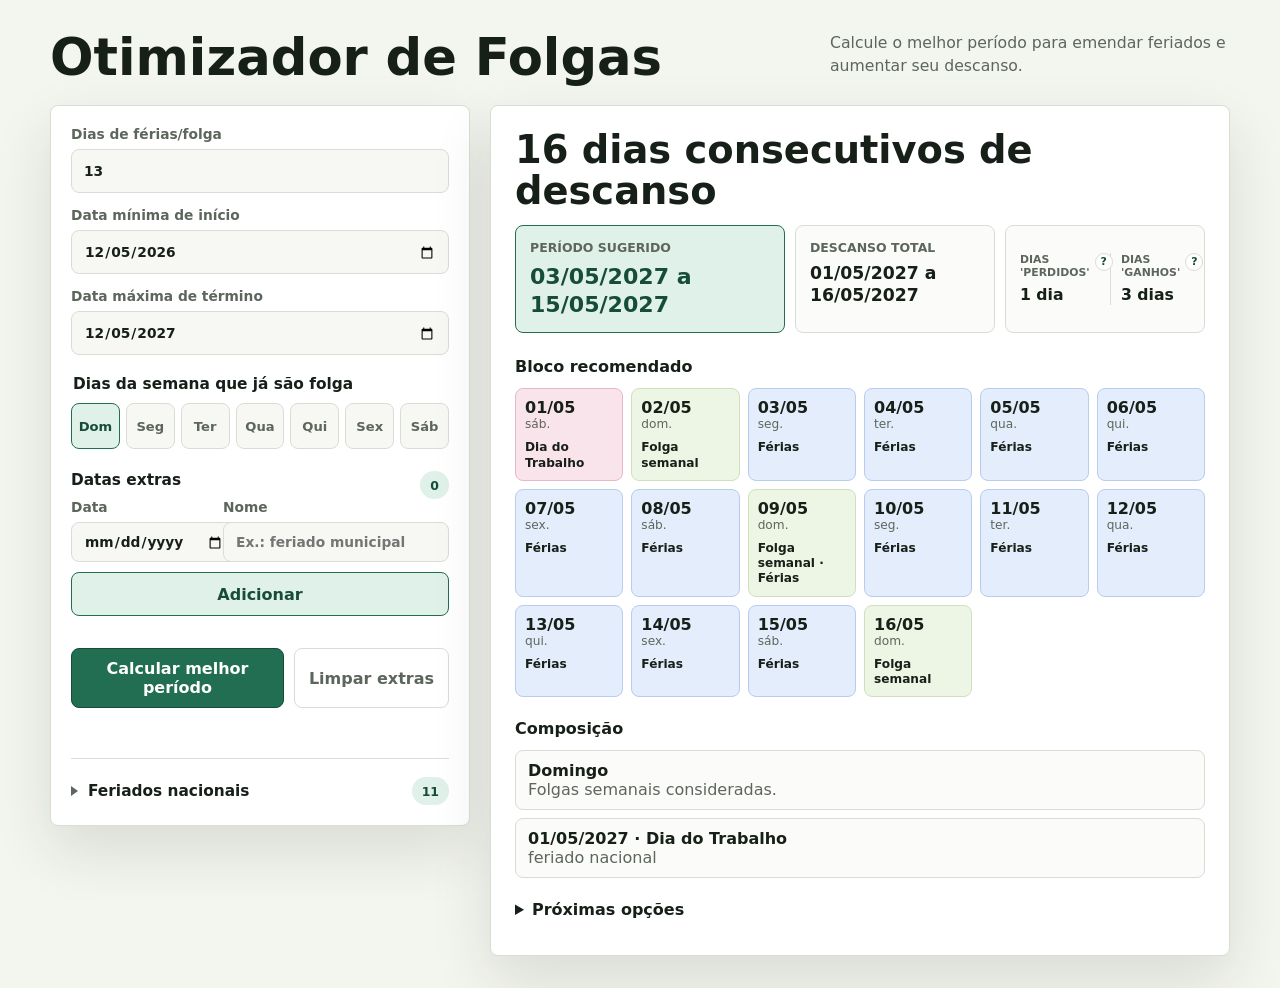
==== index.html @ 7d76ef61 "chore: add SEO metadata for search indexing" ====
<!doctype html>
<html lang="pt-BR">
  <head>
    <meta charset="utf-8" />
    <meta name="viewport" content="width=device-width, initial-scale=1" />
    <title>Folgapp - Emendar feriados e calcular melhor período de férias</title>
    <meta name="description" content="Calcule o melhor período para tirar férias e emendar feriados nacionais, folgas semanais e datas extras para aumentar seus dias de descanso." />
    <meta name="robots" content="index, follow" />
    <meta name="theme-color" content="#216e53" />
    <link rel="canonical" href="https://haduriii.github.io/folgapp/" />
    <link rel="manifest" href="site.webmanifest" />

    <meta property="og:title" content="Folgapp - Emendar feriados" />
    <meta property="og:description" content="Descubra o melhor período para tirar férias e juntar folgas com feriados nacionais." />
    <meta property="og:url" content="https://haduriii.github.io/folgapp/" />
    <meta property="og:type" content="website" />
    <meta property="og:locale" content="pt_BR" />
    <meta property="og:site_name" content="Folgapp" />

    <meta name="twitter:card" content="summary" />
    <meta name="twitter:title" content="Folgapp - Emendar feriados" />
    <meta name="twitter:description" content="Calcule o melhor período de férias para aumentar seus dias de descanso." />
    <meta name="twitter:url" content="https://haduriii.github.io/folgapp/" />

    <script type="application/ld+json">
{
  "@context": "https://schema.org",
  "@type": "WebApplication",
  "name": "Folgapp",
  "alternateName": [
    "Otimizador de Folgas",
    "Emendar feriados",
    "Imendar feriados"
  ],
  "url": "https://haduriii.github.io/folgapp/",
  "applicationCategory": "UtilitiesApplication",
  "operatingSystem": "Any",
  "description": "Calculadora para encontrar o melhor período de férias e emendar feriados nacionais, folgas semanais e datas extras.",
  "inLanguage": "pt-BR",
  "isAccessibleForFree": true,
  "browserRequirements": "Requires JavaScript."
}
    </script>

    <link rel="stylesheet" href="styles.css" />
  </head>
  <body>
    <main class="app-shell">
      <section class="workspace" aria-labelledby="app-title">
        <header class="page-header">
          <div>
            <h1 id="app-title">Otimizador de Folgas</h1>
          </div>
          <p class="scope-note">Calcule o melhor período para emendar feriados e aumentar seu descanso.</p>
        </header>

        <div class="layout-grid">
          <form id="optimizer-form" class="panel controls-panel">
            <div class="field-grid">
              <label class="field">
                <span>Dias de férias/folga</span>
                <input id="leave-days" name="leaveDays" type="number" min="1" step="1" value="13" required />
              </label>

              <label class="field">
                <span>Data mínima de início</span>
                <input id="min-start" name="minStart" type="date" required />
              </label>

              <label class="field">
                <span>Data máxima de término</span>
                <input id="max-end" name="maxEnd" type="date" required />
              </label>
            </div>

            <fieldset class="weekday-fieldset">
              <legend>Dias da semana que já são folga</legend>
              <div class="weekday-grid" id="weekday-grid">
                <label><input type="checkbox" name="weeklyOff" value="0" checked />Dom</label>
                <label><input type="checkbox" name="weeklyOff" value="1" />Seg</label>
                <label><input type="checkbox" name="weeklyOff" value="2" />Ter</label>
                <label><input type="checkbox" name="weeklyOff" value="3" />Qua</label>
                <label><input type="checkbox" name="weeklyOff" value="4" />Qui</label>
                <label><input type="checkbox" name="weeklyOff" value="5" />Sex</label>
                <label><input type="checkbox" name="weeklyOff" value="6" />Sáb</label>
              </div>
            </fieldset>

            <section class="extra-holidays" aria-labelledby="extra-title">
              <div class="section-heading">
                <h2 id="extra-title">Datas extras</h2>
                <span id="extra-count" class="count-pill">0</span>
              </div>

              <div class="extra-entry">
                <label class="field compact-field">
                  <span>Data</span>
                  <input id="extra-date" type="date" />
                </label>
                <label class="field compact-field grow-field">
                  <span>Nome</span>
                  <input id="extra-name" type="text" placeholder="Ex.: feriado municipal" />
                </label>
                <button id="add-extra" class="secondary-button" type="button">Adicionar</button>
              </div>

              <ul id="extra-list" class="extra-list" aria-live="polite"></ul>
            </section>

            <div class="form-actions">
              <button class="primary-button" type="submit">Calcular melhor período</button>
              <button id="reset-button" class="ghost-button" type="button">Limpar extras</button>
            </div>

            <p id="form-error" class="form-error" role="alert"></p>

            <details class="national-holidays">
              <summary>
                <span id="national-holidays-title">Feriados nacionais</span>
                <span id="national-holidays-count" class="count-pill">0</span>
              </summary>
              <p class="helper-text">De hoje até o final do próximo ano.</p>
              <ul id="national-holidays-list" class="national-holidays-list"></ul>
            </details>
          </form>

          <section id="result-panel" class="panel result-panel" aria-live="polite">
            <div class="empty-state">
              <p class="empty-kicker">Resultado</p>
              <h2>Preencha a janela e calcule.</h2>
              <p>O melhor período aparece aqui com o bloco total de descanso.</p>
            </div>
          </section>
        </div>
      </section>
    </main>

    <script src="src/holidayOptimizer.js"></script>
    <script src="src/app.js"></script>
  </body>
</html>
---- styles.css ----
:root {
  color-scheme: light;
  --ink: #172018;
  --muted: #5c665d;
  --subtle: #eef1ea;
  --panel: #ffffff;
  --line: #d8ded4;
  --field: #f7f8f4;
  --accent: #216e53;
  --accent-strong: #174c3b;
  --accent-soft: #dff1e8;
  --warning: #9b4d14;
  --warning-soft: #fff0dc;
  --holiday: #8d2f55;
  --holiday-soft: #fae4ec;
  --vacation: #275ca8;
  --vacation-soft: #e3edfb;
  --shadow: 0 24px 60px rgba(32, 42, 28, 0.12);
  font-family: Inter, ui-sans-serif, system-ui, -apple-system, BlinkMacSystemFont, "Segoe UI", sans-serif;
}

* {
  box-sizing: border-box;
}

body {
  margin: 0;
  min-height: 100vh;
  color: var(--ink);
  background: #f3f5ef;
}

button,
input {
  font: inherit;
}

button {
  cursor: pointer;
}

.app-shell {
  min-height: 100vh;
  padding: 32px;
}

.workspace {
  width: min(1180px, 100%);
  margin: 0 auto;
}

.page-header {
  display: flex;
  align-items: end;
  justify-content: space-between;
  gap: 24px;
  margin-bottom: 24px;
}

.eyebrow,
.empty-kicker {
  margin: 0 0 6px;
  color: var(--accent);
  font-size: 0.76rem;
  font-weight: 800;
  letter-spacing: 0.08em;
  text-transform: uppercase;
}

h1,
h2,
h3,
p {
  margin-top: 0;
}

h1 {
  margin-bottom: 0;
  font-size: clamp(2.1rem, 4vw, 4.5rem);
  line-height: 0.95;
  letter-spacing: 0;
}

.scope-note {
  max-width: 400px;
  margin-bottom: 4px;
  color: var(--muted);
  font-size: 0.98rem;
  line-height: 1.45;
}

.layout-grid {
  display: grid;
  grid-template-columns: minmax(320px, 420px) minmax(0, 1fr);
  gap: 20px;
  align-items: start;
}

.panel {
  border: 1px solid var(--line);
  border-radius: 8px;
  background: var(--panel);
  box-shadow: var(--shadow);
}

.controls-panel {
  padding: 20px;
}

.field-grid {
  display: grid;
  gap: 14px;
}

.field {
  display: grid;
  gap: 7px;
  color: var(--muted);
  font-size: 0.86rem;
  font-weight: 700;
}

.field input {
  width: 100%;
  min-height: 44px;
  border: 1px solid var(--line);
  border-radius: 8px;
  padding: 10px 12px;
  color: var(--ink);
  background: var(--field);
}

.field input:focus {
  outline: 3px solid var(--accent-soft);
  border-color: var(--accent);
}

.weekday-fieldset {
  min-width: 0;
  margin: 20px 0;
  padding: 0;
  border: 0;
}

.weekday-fieldset legend,
.section-heading h2 {
  margin-bottom: 10px;
  color: var(--ink);
  font-size: 0.96rem;
  font-weight: 800;
}

.weekday-grid {
  display: grid;
  grid-template-columns: repeat(7, minmax(0, 1fr));
  gap: 6px;
}

.weekday-grid label {
  display: grid;
  min-height: 46px;
  place-items: center;
  border: 1px solid var(--line);
  border-radius: 8px;
  color: var(--muted);
  background: var(--field);
  font-size: 0.82rem;
  font-weight: 800;
}

.weekday-grid input {
  position: absolute;
  opacity: 0;
  pointer-events: none;
}

.weekday-grid label:has(input:checked) {
  border-color: var(--accent);
  color: var(--accent-strong);
  background: var(--accent-soft);
}

.extra-holidays {
  padding-top: 2px;
}

.section-heading {
  display: flex;
  align-items: center;
  justify-content: space-between;
  gap: 12px;
}

.count-pill,
.badge {
  display: inline-flex;
  align-items: center;
  min-height: 28px;
  border-radius: 999px;
  padding: 4px 10px;
  color: var(--accent-strong);
  background: var(--accent-soft);
  font-size: 0.78rem;
  font-weight: 800;
}

.extra-entry {
  display: grid;
  grid-template-columns: 142px minmax(0, 1fr);
  gap: 10px;
}

.extra-entry button {
  grid-column: 1 / -1;
}

.compact-field input {
  min-height: 40px;
}

.extra-list {
  display: grid;
  gap: 8px;
  margin: 12px 0 0;
  padding: 0;
  list-style: none;
}

.extra-list li {
  display: grid;
  grid-template-columns: 1fr auto;
  gap: 10px;
  align-items: center;
  min-height: 42px;
  border: 1px solid var(--line);
  border-radius: 8px;
  padding: 8px 10px;
  background: #fbfcf9;
}

.extra-list strong {
  display: block;
  font-size: 0.9rem;
}

.extra-list span {
  color: var(--muted);
  font-size: 0.78rem;
}

.remove-button {
  width: 34px;
  height: 34px;
  border: 1px solid var(--line);
  border-radius: 8px;
  color: var(--muted);
  background: #ffffff;
  font-weight: 900;
}


.helper-text {
  margin: 10px 0 10px;
  color: var(--muted);
  font-size: 0.84rem;
  line-height: 1.35;
}

.national-holidays {
  margin-top: 18px;
  padding-top: 18px;
  border-top: 1px solid var(--line);
}

.national-holidays summary {
  display: grid;
  grid-template-columns: auto 1fr auto;
  align-items: center;
  gap: 10px;
  color: var(--ink);
  font-size: 0.96rem;
  font-weight: 850;
  cursor: pointer;
}

.national-holidays summary::marker {
  content: "";
}

.national-holidays summary::-webkit-details-marker {
  display: none;
}

.national-holidays summary::before {
  content: "";
  width: 0;
  height: 0;
  border-top: 5px solid transparent;
  border-bottom: 5px solid transparent;
  border-left: 7px solid var(--muted);
  transform-origin: 45% 50%;
  transition: transform 140ms ease;
}

.national-holidays[open] summary::before {
  transform: rotate(90deg);
}

.national-holidays-list {
  display: grid;
  gap: 7px;
  max-height: 320px;
  margin: 0;
  padding: 0 4px 0 0;
  overflow: auto;
  list-style: none;
}

.national-holidays-list li {
  border: 1px solid var(--line);
  border-radius: 8px;
  padding: 9px 10px;
  background: #fbfcf9;
}

.national-holidays-list strong {
  display: block;
  color: var(--ink);
  font-size: 0.88rem;
  line-height: 1.2;
}

.national-holidays-list span {
  display: block;
  margin-top: 3px;
  color: var(--muted);
  font-size: 0.78rem;
}

.form-actions {
  display: grid;
  grid-template-columns: 1fr auto;
  gap: 10px;
  margin-top: 20px;
}

.primary-button,
.secondary-button,
.ghost-button {
  min-height: 44px;
  border-radius: 8px;
  padding: 10px 14px;
  font-weight: 850;
}

.primary-button {
  border: 1px solid var(--accent-strong);
  color: #ffffff;
  background: var(--accent);
}

.secondary-button {
  border: 1px solid var(--accent);
  color: var(--accent-strong);
  background: var(--accent-soft);
}

.ghost-button {
  border: 1px solid var(--line);
  color: var(--muted);
  background: #ffffff;
}

.form-error {
  min-height: 20px;
  margin: 12px 0 0;
  color: #9a2f2f;
  font-size: 0.9rem;
  font-weight: 700;
}

.result-panel {
  min-height: 620px;
  padding: 24px;
}

.empty-state {
  display: grid;
  min-height: 560px;
  place-content: center;
  text-align: center;
}

.empty-state h2 {
  margin-bottom: 8px;
  font-size: 1.8rem;
}

.empty-state p:last-child {
  margin-bottom: 0;
  color: var(--muted);
}

.result-header {
  display: grid;
  gap: 14px;
  margin-bottom: 24px;
}

.result-title-row {
  display: flex;
  align-items: start;
  justify-content: space-between;
  gap: 16px;
}

.result-title-row h2 {
  margin-bottom: 0;
  font-size: clamp(1.6rem, 3vw, 2.55rem);
  line-height: 1.05;
  letter-spacing: 0;
}

.metric-grid {
  display: grid;
  grid-template-columns: minmax(220px, 1.35fr) repeat(2, minmax(0, 1fr));
  gap: 10px;
}

.metric {
  min-height: 100px;
  border: 1px solid var(--line);
  border-radius: 8px;
  padding: 14px;
  background: #fbfcf9;
}

.metric-primary {
  border-color: var(--accent);
  background: var(--accent-soft);
}

.metric span {
  display: block;
  margin-bottom: 8px;
  color: var(--muted);
  font-size: 0.78rem;
  font-weight: 800;
  text-transform: uppercase;
}

.metric strong {
  display: block;
  font-size: 1.08rem;
  line-height: 1.25;
}

.metric-primary strong {
  color: var(--accent-strong);
  font-size: 1.38rem;
}

.metric-split {
  display: grid;
  grid-template-columns: repeat(2, minmax(0, 1fr));
  gap: 10px;
  align-items: center;
}

.metric-mini {
  min-width: 0;
}

.metric-mini + .metric-mini {
  border-left: 1px solid var(--line);
  padding-left: 10px;
}

.metric-label {
  display: flex;
  align-items: center;
  gap: 5px;
  margin-bottom: 6px;
  color: var(--muted);
  font-size: 0.68rem;
  font-weight: 800;
  line-height: 1.2;
  text-transform: uppercase;
}

.metric-mini strong {
  font-size: 0.98rem;
}

.tooltip {
  position: relative;
  display: inline-flex;
  align-items: center;
}

.tooltip-toggle {
  display: inline-grid;
  width: 18px;
  height: 18px;
  place-items: center;
  border: 1px solid var(--line);
  border-radius: 50%;
  padding: 0;
  color: var(--accent-strong);
  background: #ffffff;
  font-size: 0.68rem;
  font-weight: 900;
  line-height: 1;
}

.tooltip-toggle:focus-visible {
  outline: 3px solid var(--accent-soft);
  outline-offset: 2px;
}

.tooltip-bubble {
  position: absolute;
  z-index: 5;
  right: -10px;
  bottom: calc(100% + 8px);
  width: min(230px, 68vw);
  border: 1px solid var(--accent);
  border-radius: 8px;
  padding: 9px 10px;
  color: var(--ink);
  background: #ffffff;
  box-shadow: 0 12px 30px rgba(23, 32, 24, 0.16);
  font-size: 0.76rem;
  font-weight: 650;
  line-height: 1.35;
  text-transform: none;
  opacity: 0;
  pointer-events: none;
  transform: translateY(4px);
  transition: opacity 140ms ease, transform 140ms ease, visibility 140ms ease;
  visibility: hidden;
}

.tooltip-bubble::after {
  content: "";
  position: absolute;
  right: 14px;
  bottom: -6px;
  width: 10px;
  height: 10px;
  border-right: 1px solid var(--accent);
  border-bottom: 1px solid var(--accent);
  background: #ffffff;
  transform: rotate(45deg);
}

.tooltip:hover .tooltip-bubble,
.tooltip:focus-within .tooltip-bubble,
.tooltip.is-open .tooltip-bubble {
  opacity: 1;
  transform: translateY(0);
  visibility: visible;
}

.timeline-section,
.reason-section,
.alternatives-section {
  margin-top: 22px;
}

.timeline-section h3,
.reason-section h3,
.alternatives-section summary {
  margin-bottom: 12px;
  font-size: 1rem;
  font-weight: 850;
}

.timeline-grid {
  display: grid;
  grid-template-columns: repeat(auto-fill, minmax(92px, 1fr));
  gap: 8px;
}

.day-chip {
  min-height: 92px;
  border: 1px solid var(--line);
  border-radius: 8px;
  padding: 9px;
  background: #ffffff;
}

.day-chip.vacation {
  border-color: #b8ccef;
  background: var(--vacation-soft);
}

.day-chip.holiday {
  border-color: #e7b8ca;
  background: var(--holiday-soft);
}

.day-chip.weekly {
  border-color: #cfe0be;
  background: #edf6e4;
}

.day-date {
  display: block;
  font-size: 1rem;
  font-weight: 900;
}

.day-weekday,
.day-tags {
  display: block;
  color: var(--muted);
  font-size: 0.76rem;
  line-height: 1.25;
}

.day-tags {
  margin-top: 8px;
  color: var(--ink);
  font-weight: 750;
}

.reason-list,
.alternative-list {
  display: grid;
  gap: 8px;
  margin: 0;
  padding: 0;
  list-style: none;
}

.reason-list li,
.alternative-list li {
  border: 1px solid var(--line);
  border-radius: 8px;
  padding: 10px 12px;
  background: #fbfcf9;
}

.reason-list span,
.alternative-list span {
  color: var(--muted);
}

.alternatives-section summary {
  cursor: pointer;
}

@media (max-width: 920px) {
  .app-shell {
    padding: 20px;
  }

  .page-header,
  .layout-grid {
    display: grid;
  }

  .layout-grid {
    grid-template-columns: 1fr;
  }

  .scope-note {
    max-width: none;
  }
}

@media (max-width: 620px) {
  .app-shell {
    padding: 14px;
  }

  .controls-panel,
  .result-panel {
    padding: 16px;
  }

  .weekday-grid {
    grid-template-columns: repeat(4, minmax(0, 1fr));
  }

  .extra-entry,
  .form-actions,
  .metric-grid {
    grid-template-columns: 1fr;
  }

  .result-title-row {
    display: grid;
  }
}
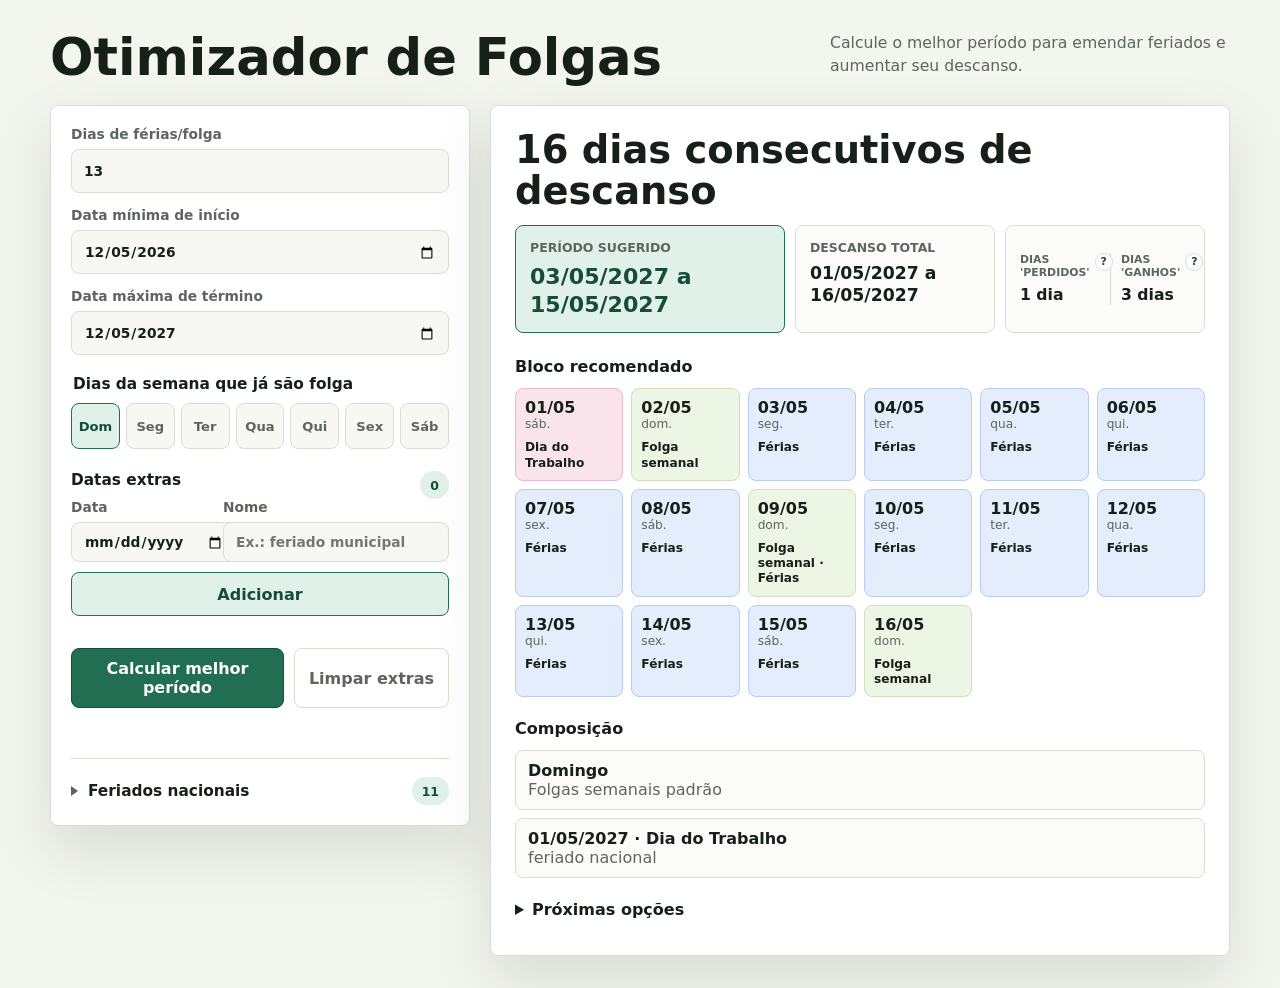
==== commit 28a537ba: "chore: add Google site verification tag" ====
--- a/index.html
+++ b/index.html
@@ -6,6 +6,7 @@
     <title>Folgapp - Emendar feriados e calcular melhor período de férias</title>
     <meta name="description" content="Calcule o melhor período para tirar férias e emendar feriados nacionais, folgas semanais e datas extras para aumentar seus dias de descanso." />
     <meta name="robots" content="index, follow" />
+    <meta name="google-site-verification" content="kSJR2sug0vVIFZUu9UncXI_5W2wErR4RLG_zhA3af0s" />
     <meta name="theme-color" content="#216e53" />
     <link rel="canonical" href="https://haduriii.github.io/folgapp/" />
     <link rel="manifest" href="site.webmanifest" />
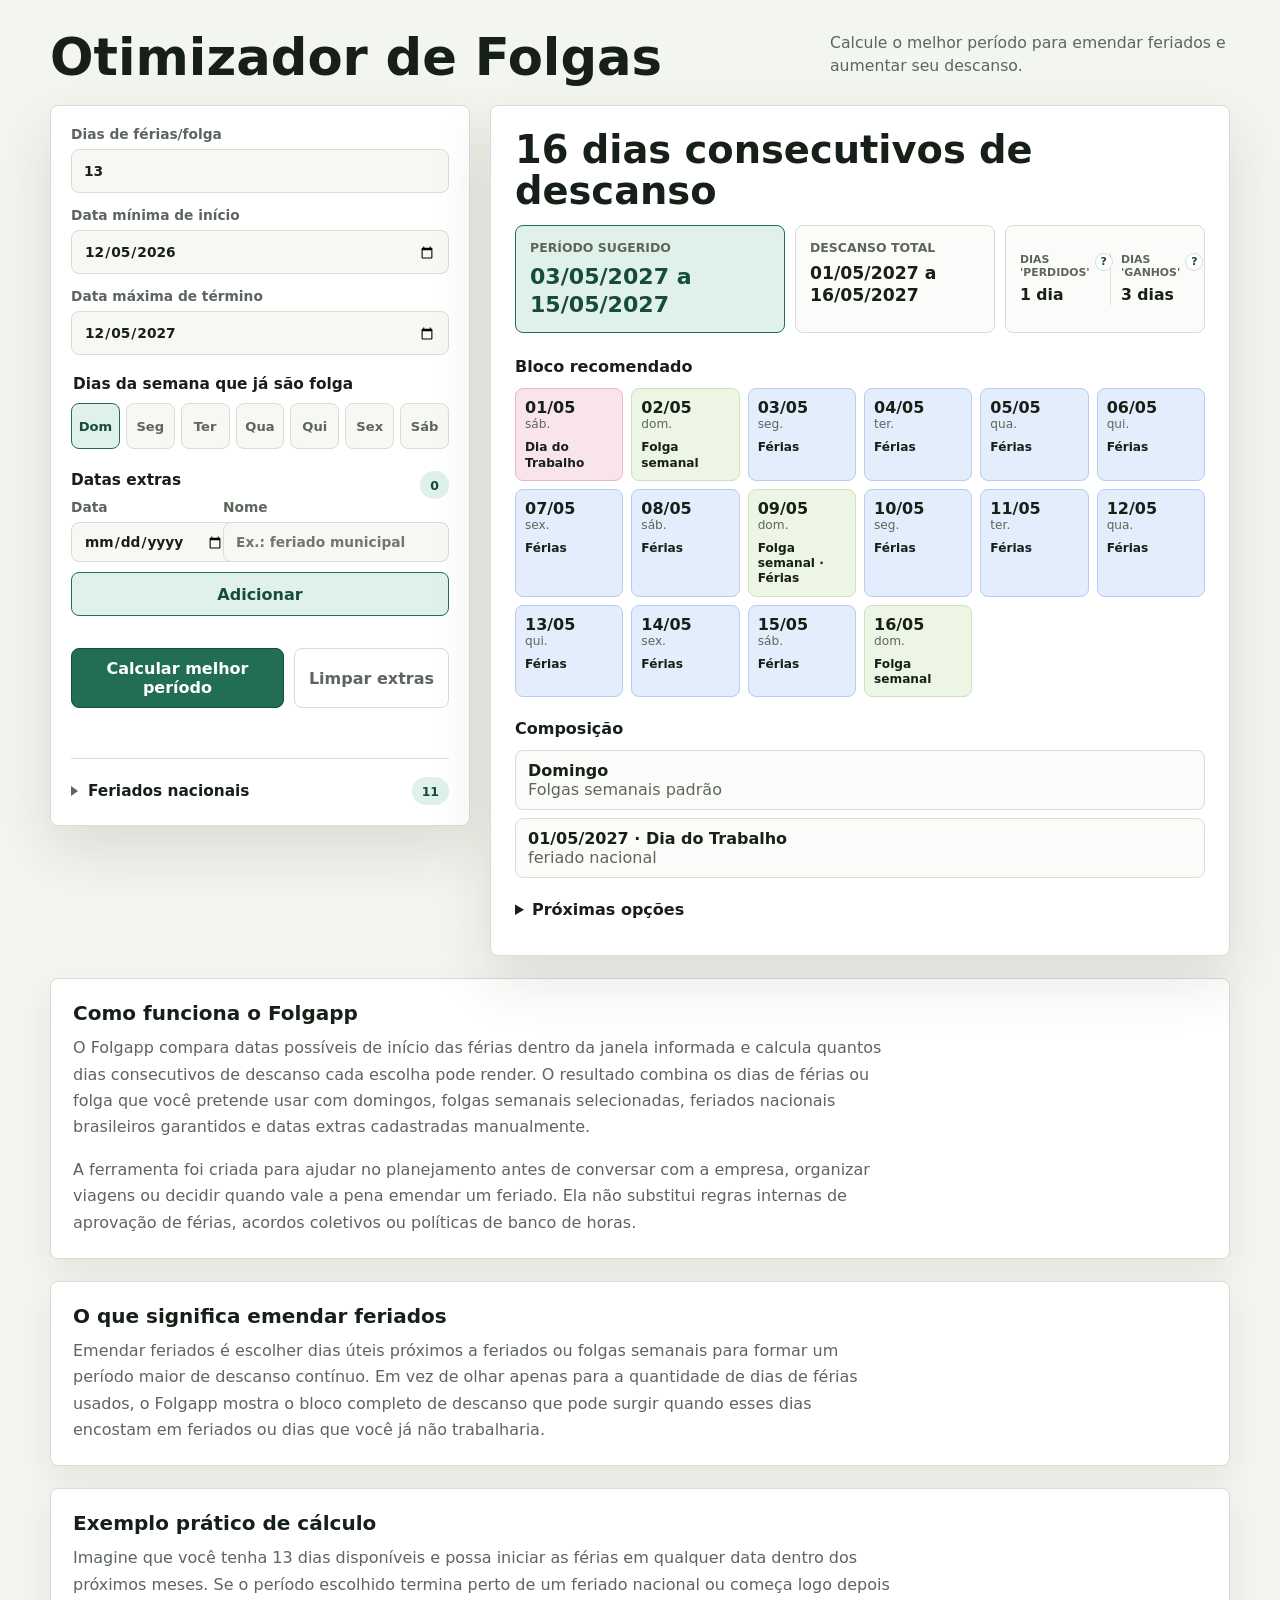
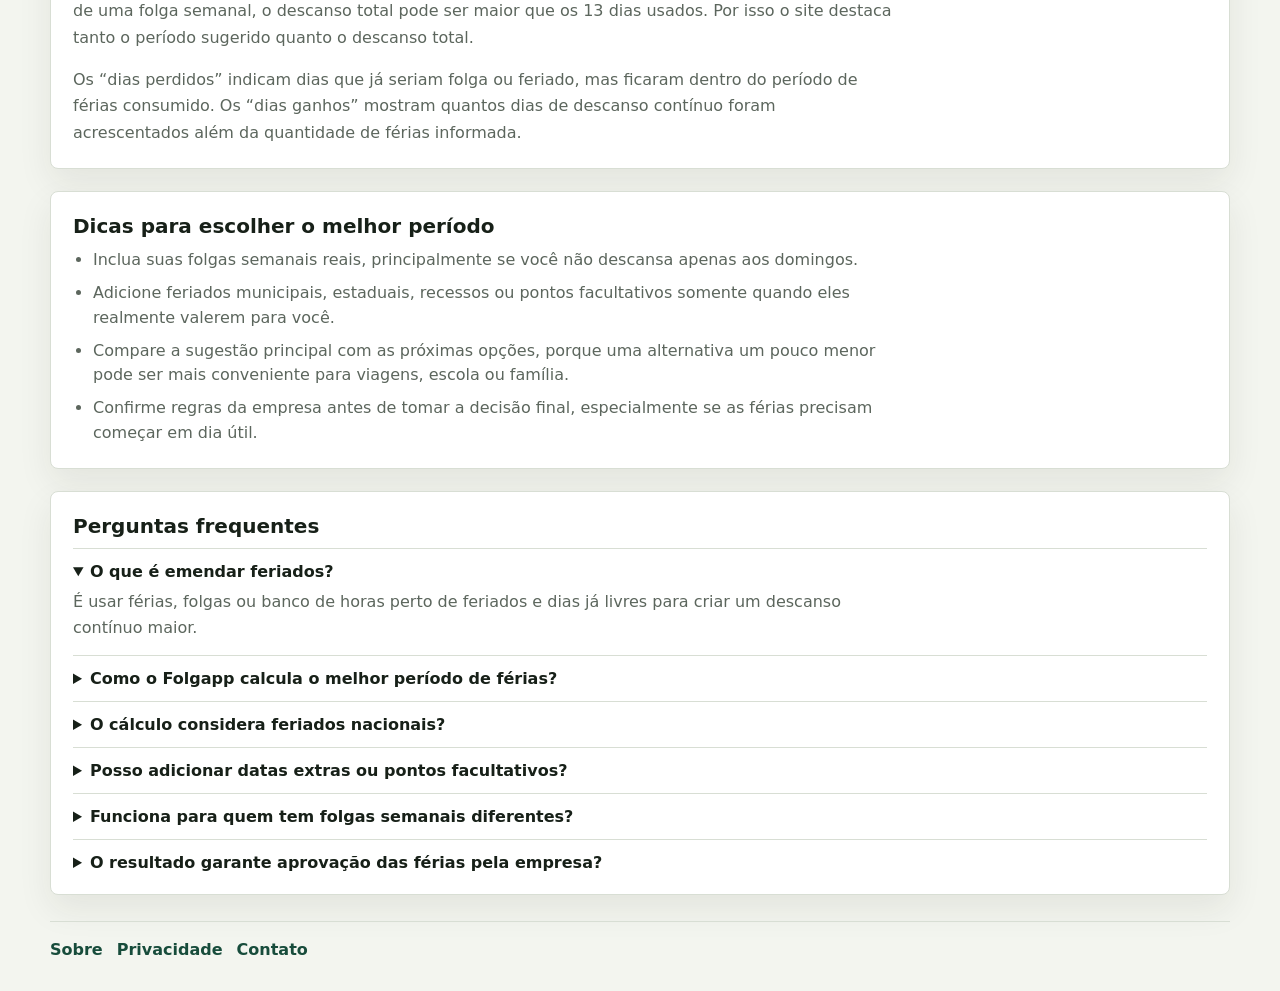
==== commit d76e8f56: "fix: prepare site for AdSense review" ====
--- a/index.html
+++ b/index.html
@@ -8,12 +8,13 @@
     <meta name="robots" content="index, follow" />
     <meta name="google-site-verification" content="kSJR2sug0vVIFZUu9UncXI_5W2wErR4RLG_zhA3af0s" />
     <meta name="theme-color" content="#216e53" />
-    <link rel="canonical" href="https://haduriii.github.io/folgapp/" />
+    <link rel="canonical" href="https://haduriii.github.io/" />
     <link rel="manifest" href="site.webmanifest" />
+    <link rel="icon" type="image/svg+xml" href="./favicon-rede.svg" />
 
     <meta property="og:title" content="Folgapp - Emendar feriados" />
     <meta property="og:description" content="Descubra o melhor período para tirar férias e juntar folgas com feriados nacionais." />
-    <meta property="og:url" content="https://haduriii.github.io/folgapp/" />
+    <meta property="og:url" content="https://haduriii.github.io/" />
     <meta property="og:type" content="website" />
     <meta property="og:locale" content="pt_BR" />
     <meta property="og:site_name" content="Folgapp" />
@@ -21,8 +22,9 @@
     <meta name="twitter:card" content="summary" />
     <meta name="twitter:title" content="Folgapp - Emendar feriados" />
     <meta name="twitter:description" content="Calcule o melhor período de férias para aumentar seus dias de descanso." />
-    <meta name="twitter:url" content="https://haduriii.github.io/folgapp/" />
-
+    <meta name="twitter:url" content="https://haduriii.github.io/" />
+
+    <script async src="https://pagead2.googlesyndication.com/pagead/js/adsbygoogle.js?client=ca-pub-5982594533644359" crossorigin="anonymous"></script>
     <script type="application/ld+json">
 {
   "@context": "https://schema.org",
@@ -33,7 +35,7 @@
     "Emendar feriados",
     "Imendar feriados"
   ],
-  "url": "https://haduriii.github.io/folgapp/",
+  "url": "https://haduriii.github.io/",
   "applicationCategory": "UtilitiesApplication",
   "operatingSystem": "Any",
   "description": "Calculadora para encontrar o melhor período de férias e emendar feriados nacionais, folgas semanais e datas extras.",
@@ -133,6 +135,67 @@
             </div>
           </section>
         </div>
+
+        <section class="content-section" aria-labelledby="como-funciona">
+          <h2 id="como-funciona">Como funciona o Folgapp</h2>
+          <p>O Folgapp compara datas possíveis de início das férias dentro da janela informada e calcula quantos dias consecutivos de descanso cada escolha pode render. O resultado combina os dias de férias ou folga que você pretende usar com domingos, folgas semanais selecionadas, feriados nacionais brasileiros garantidos e datas extras cadastradas manualmente.</p>
+          <p>A ferramenta foi criada para ajudar no planejamento antes de conversar com a empresa, organizar viagens ou decidir quando vale a pena emendar um feriado. Ela não substitui regras internas de aprovação de férias, acordos coletivos ou políticas de banco de horas.</p>
+        </section>
+
+        <section class="content-section" aria-labelledby="emendar-feriados">
+          <h2 id="emendar-feriados">O que significa emendar feriados</h2>
+          <p>Emendar feriados é escolher dias úteis próximos a feriados ou folgas semanais para formar um período maior de descanso contínuo. Em vez de olhar apenas para a quantidade de dias de férias usados, o Folgapp mostra o bloco completo de descanso que pode surgir quando esses dias encostam em feriados ou dias que você já não trabalharia.</p>
+        </section>
+
+        <section class="content-section" aria-labelledby="exemplo-calculo">
+          <h2 id="exemplo-calculo">Exemplo prático de cálculo</h2>
+          <p>Imagine que você tenha 13 dias disponíveis e possa iniciar as férias em qualquer data dentro dos próximos meses. Se o período escolhido termina perto de um feriado nacional ou começa logo depois de uma folga semanal, o descanso total pode ser maior que os 13 dias usados. Por isso o site destaca tanto o período sugerido quanto o descanso total.</p>
+          <p>Os “dias perdidos” indicam dias que já seriam folga ou feriado, mas ficaram dentro do período de férias consumido. Os “dias ganhos” mostram quantos dias de descanso contínuo foram acrescentados além da quantidade de férias informada.</p>
+        </section>
+
+        <section class="content-section" aria-labelledby="dicas-ferias">
+          <h2 id="dicas-ferias">Dicas para escolher o melhor período</h2>
+          <ul class="content-list">
+            <li>Inclua suas folgas semanais reais, principalmente se você não descansa apenas aos domingos.</li>
+            <li>Adicione feriados municipais, estaduais, recessos ou pontos facultativos somente quando eles realmente valerem para você.</li>
+            <li>Compare a sugestão principal com as próximas opções, porque uma alternativa um pouco menor pode ser mais conveniente para viagens, escola ou família.</li>
+            <li>Confirme regras da empresa antes de tomar a decisão final, especialmente se as férias precisam começar em dia útil.</li>
+          </ul>
+        </section>
+
+        <section class="content-section faq-section" aria-labelledby="perguntas-frequentes">
+          <h2 id="perguntas-frequentes">Perguntas frequentes</h2>
+          <details open>
+            <summary>O que é emendar feriados?</summary>
+            <p>É usar férias, folgas ou banco de horas perto de feriados e dias já livres para criar um descanso contínuo maior.</p>
+          </details>
+          <details>
+            <summary>Como o Folgapp calcula o melhor período de férias?</summary>
+            <p>Ele testa as datas possíveis dentro da janela escolhida e ordena as opções pelo maior número de dias consecutivos de descanso.</p>
+          </details>
+          <details>
+            <summary>O cálculo considera feriados nacionais?</summary>
+            <p>Sim. Por padrão, o Folgapp considera feriados nacionais brasileiros garantidos. Datas opcionais, municipais ou pontos facultativos devem ser adicionados manualmente.</p>
+          </details>
+          <details>
+            <summary>Posso adicionar datas extras ou pontos facultativos?</summary>
+            <p>Sim. Use a área “Datas extras” para incluir qualquer data que seja folga para você.</p>
+          </details>
+          <details>
+            <summary>Funciona para quem tem folgas semanais diferentes?</summary>
+            <p>Sim. Basta marcar quais dias da semana normalmente são folga na sua rotina.</p>
+          </details>
+          <details>
+            <summary>O resultado garante aprovação das férias pela empresa?</summary>
+            <p>Não. O resultado é uma sugestão de planejamento. A aprovação depende das regras da empresa, do seu contrato e da legislação aplicável.</p>
+          </details>
+        </section>
+
+        <footer class="site-footer">
+          <a href="sobre.html">Sobre</a>
+          <a href="privacidade.html">Privacidade</a>
+          <a href="contato.html">Contato</a>
+        </footer>
       </section>
     </main>
 
--- a/styles.css
+++ b/styles.css
@@ -44,6 +44,61 @@
   padding: 32px;
 }
 
+
+.page-frame {
+  display: grid;
+  grid-template-columns: minmax(120px, 160px) minmax(0, 1180px) minmax(120px, 160px);
+  gap: 24px;
+  align-items: start;
+  width: min(100%, 1560px);
+  margin: 0 auto;
+}
+
+.ad-slot {
+  display: grid;
+  align-content: center;
+  justify-items: center;
+  min-height: 520px;
+  border: 1px dashed #c9d2c4;
+  border-radius: 8px;
+  padding: 18px 14px;
+  color: var(--muted);
+  background: rgba(255, 255, 255, 0.62);
+  text-align: center;
+}
+
+.ad-slot-left,
+.ad-slot-right {
+  position: sticky;
+  top: 24px;
+}
+
+.ad-slot span {
+  margin-bottom: 10px;
+  color: var(--accent);
+  font-size: 0.68rem;
+  font-weight: 850;
+  letter-spacing: 0.08em;
+  text-transform: uppercase;
+}
+
+.ad-slot strong {
+  color: var(--ink);
+  font-size: 0.95rem;
+}
+
+.ad-slot p {
+  max-width: 120px;
+  margin: 8px 0 0;
+  font-size: 0.78rem;
+  line-height: 1.35;
+}
+
+.ad-slot-mobile {
+  display: none;
+  min-height: 96px;
+}
+
 .workspace {
   width: min(1180px, 100%);
   margin: 0 auto;
@@ -651,6 +706,18 @@
   cursor: pointer;
 }
 
+
+@media (max-width: 1280px) {
+  .page-frame {
+    grid-template-columns: minmax(0, 1180px);
+    width: min(1180px, 100%);
+  }
+
+  .ad-slot-left,
+  .ad-slot-right {
+    display: none;
+  }
+}
 @media (max-width: 920px) {
   .app-shell {
     padding: 20px;
@@ -667,6 +734,12 @@
 
   .scope-note {
     max-width: none;
+  }
+
+  .ad-slot-mobile {
+    display: grid;
+    grid-column: 1 / -1;
+    margin-bottom: 20px;
   }
 }
 
@@ -700,3 +773,86 @@
 
 
 
+
+.content-section {
+  margin-top: 22px;
+  border: 1px solid var(--line);
+  border-radius: 8px;
+  padding: 22px;
+  background: #ffffff;
+  box-shadow: 0 14px 34px rgba(32, 42, 28, 0.08);
+}
+
+.content-section h2 {
+  margin-bottom: 10px;
+  font-size: 1.25rem;
+  line-height: 1.2;
+}
+
+.content-section p {
+  max-width: 820px;
+  color: var(--muted);
+  line-height: 1.65;
+}
+
+.content-section p:last-child,
+.content-list:last-child {
+  margin-bottom: 0;
+}
+
+.content-list {
+  display: grid;
+  gap: 8px;
+  max-width: 820px;
+  margin: 0;
+  padding-left: 20px;
+  color: var(--muted);
+  line-height: 1.55;
+}
+
+.faq-section details {
+  border-top: 1px solid var(--line);
+  padding: 13px 0;
+}
+
+.faq-section details:last-child {
+  padding-bottom: 0;
+}
+
+.faq-section summary {
+  color: var(--ink);
+  cursor: pointer;
+  font-weight: 850;
+}
+
+.faq-section details p {
+  margin: 8px 0 0;
+}
+
+.site-footer {
+  display: flex;
+  flex-wrap: wrap;
+  gap: 14px;
+  margin-top: 26px;
+  padding: 18px 0 0;
+  border-top: 1px solid var(--line);
+}
+
+.site-footer a {
+  color: var(--accent-strong);
+  font-weight: 800;
+  text-decoration: none;
+}
+
+.site-footer a:hover,
+.site-footer a:focus-visible {
+  text-decoration: underline;
+}
+
+.info-page {
+  max-width: 840px;
+}
+
+.info-page .content-section:first-of-type {
+  margin-top: 0;
+}
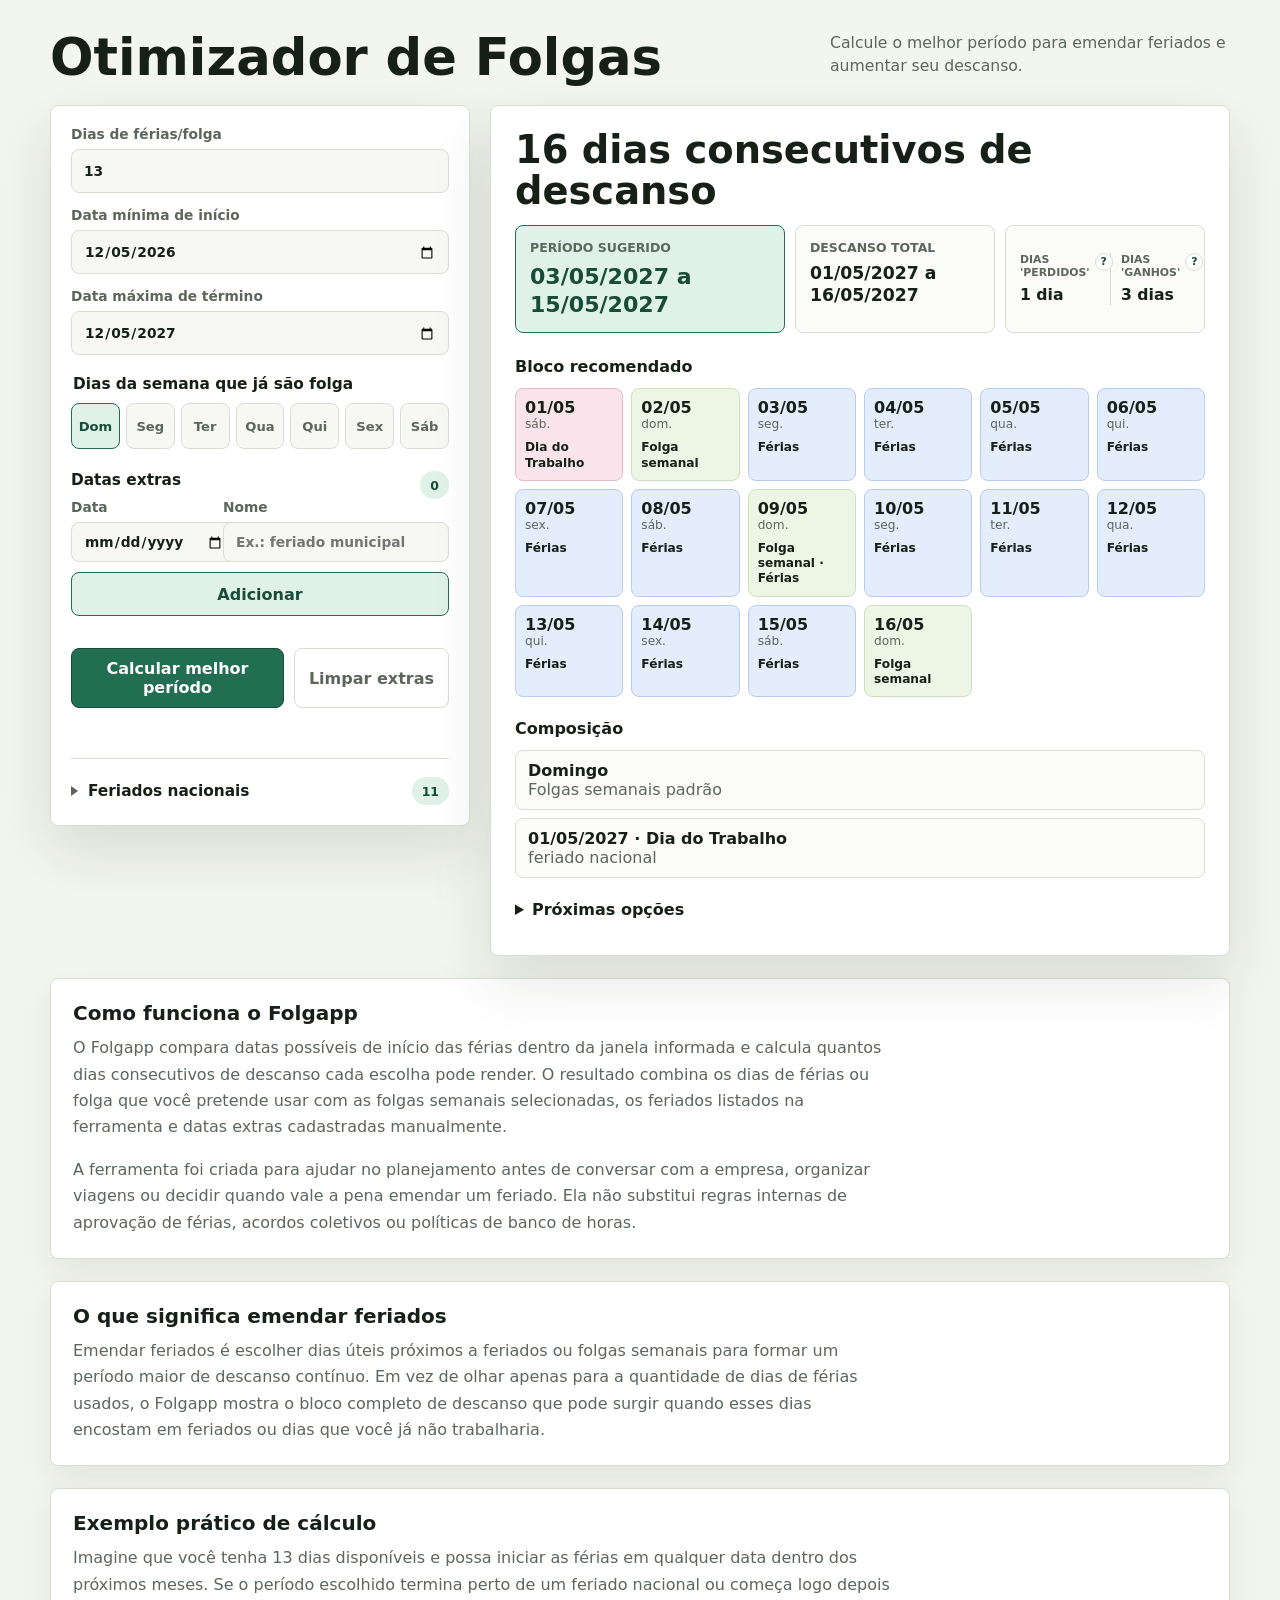
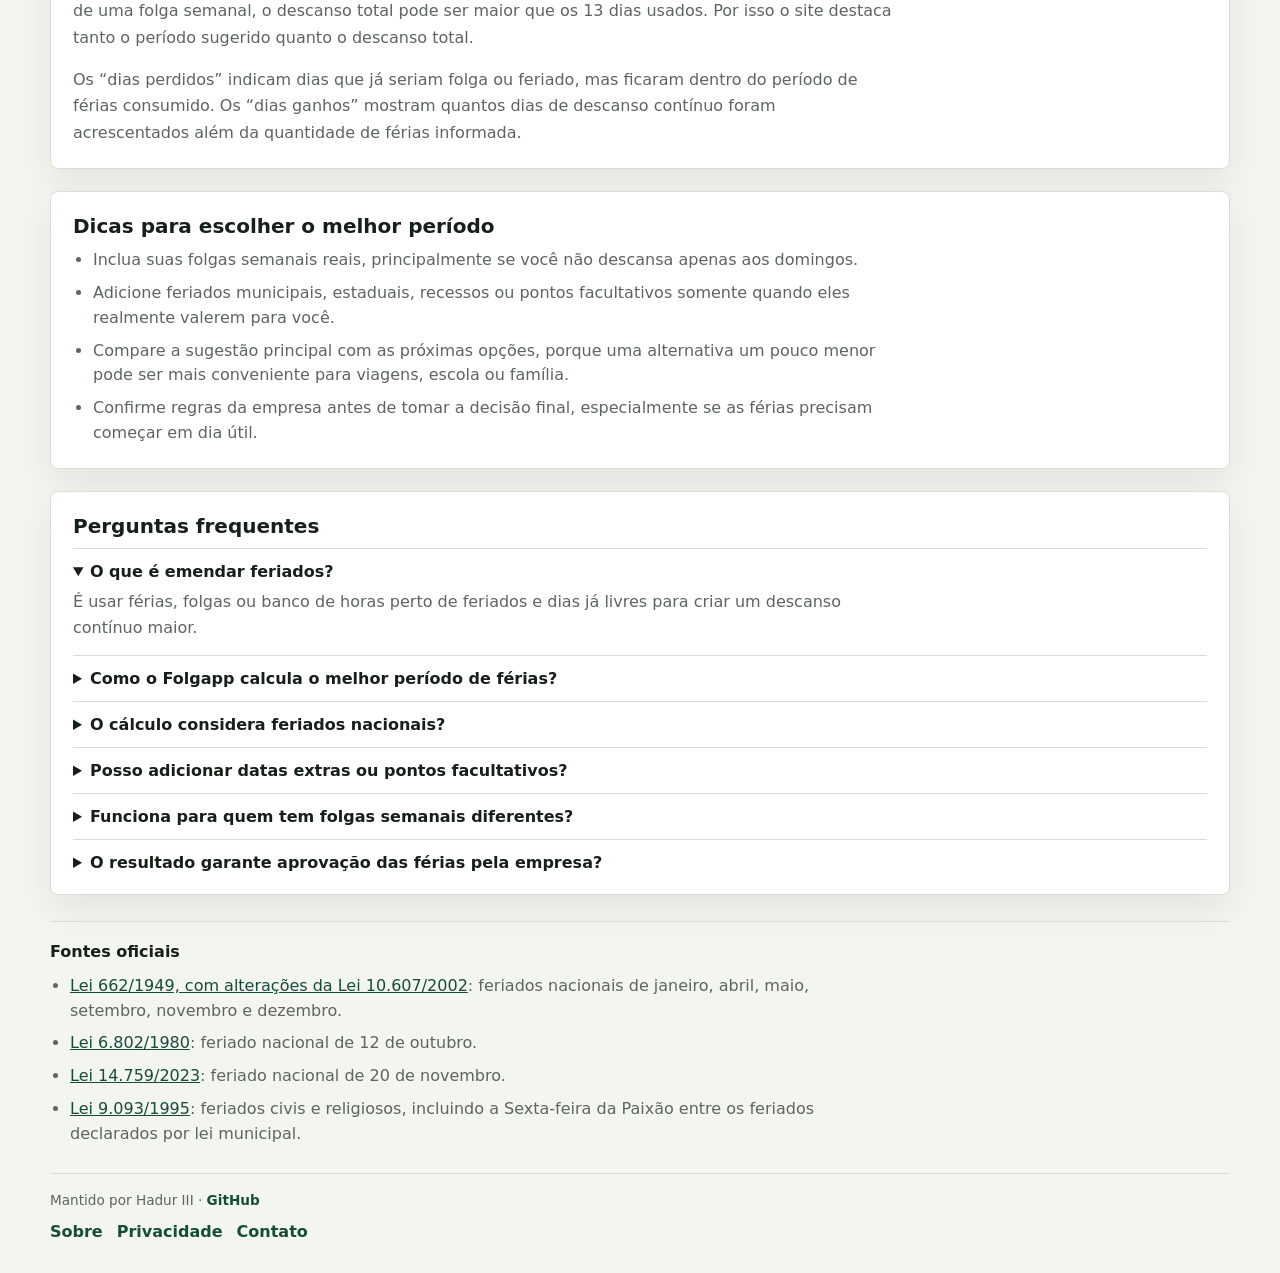
==== commit 4724080a: "docs: add official holiday sources and site attribution" ====
--- a/index.html
+++ b/index.html
@@ -138,7 +138,7 @@
 
         <section class="content-section" aria-labelledby="como-funciona">
           <h2 id="como-funciona">Como funciona o Folgapp</h2>
-          <p>O Folgapp compara datas possíveis de início das férias dentro da janela informada e calcula quantos dias consecutivos de descanso cada escolha pode render. O resultado combina os dias de férias ou folga que você pretende usar com domingos, folgas semanais selecionadas, feriados nacionais brasileiros garantidos e datas extras cadastradas manualmente.</p>
+          <p>O Folgapp compara datas possíveis de início das férias dentro da janela informada e calcula quantos dias consecutivos de descanso cada escolha pode render. O resultado combina os dias de férias ou folga que você pretende usar com as folgas semanais selecionadas, os feriados listados na ferramenta e datas extras cadastradas manualmente.</p>
           <p>A ferramenta foi criada para ajudar no planejamento antes de conversar com a empresa, organizar viagens ou decidir quando vale a pena emendar um feriado. Ela não substitui regras internas de aprovação de férias, acordos coletivos ou políticas de banco de horas.</p>
         </section>
 
@@ -175,7 +175,7 @@
           </details>
           <details>
             <summary>O cálculo considera feriados nacionais?</summary>
-            <p>Sim. Por padrão, o Folgapp considera feriados nacionais brasileiros garantidos. Datas opcionais, municipais ou pontos facultativos devem ser adicionados manualmente.</p>
+            <p>Sim. O Folgapp inclui feriados nacionais e a Sexta-feira da Paixão. Para esta última, confirme a legislação do seu município. Outros feriados locais e pontos facultativos devem ser adicionados manualmente.</p>
           </details>
           <details>
             <summary>Posso adicionar datas extras ou pontos facultativos?</summary>
@@ -191,7 +191,18 @@
           </details>
         </section>
 
+        <section class="sources-section" aria-labelledby="fontes-oficiais">
+          <h2 id="fontes-oficiais">Fontes oficiais</h2>
+          <ul class="content-list">
+            <li><a href="https://www.planalto.gov.br/ccivil_03/leis/l0662.htm">Lei 662/1949, com alterações da Lei 10.607/2002</a>: feriados nacionais de janeiro, abril, maio, setembro, novembro e dezembro.</li>
+            <li><a href="https://www.planalto.gov.br/ccivil_03/leis/l6802.htm">Lei 6.802/1980</a>: feriado nacional de 12 de outubro.</li>
+            <li><a href="https://www.planalto.gov.br/ccivil_03/_ato2023-2026/2023/lei/l14759.htm">Lei 14.759/2023</a>: feriado nacional de 20 de novembro.</li>
+            <li><a href="https://www.planalto.gov.br/ccivil_03/leis/l9093.htm">Lei 9.093/1995</a>: feriados civis e religiosos, incluindo a Sexta-feira da Paixão entre os feriados declarados por lei municipal.</li>
+          </ul>
+        </section>
+
         <footer class="site-footer">
+          <p class="site-credit">Mantido por Hadur III · <a href="https://github.com/HadurIII/HadurIII.github.io">GitHub</a></p>
           <a href="sobre.html">Sobre</a>
           <a href="privacidade.html">Privacidade</a>
           <a href="contato.html">Contato</a>
--- a/styles.css
+++ b/styles.css
@@ -45,60 +45,6 @@
 }
 
 
-.page-frame {
-  display: grid;
-  grid-template-columns: minmax(120px, 160px) minmax(0, 1180px) minmax(120px, 160px);
-  gap: 24px;
-  align-items: start;
-  width: min(100%, 1560px);
-  margin: 0 auto;
-}
-
-.ad-slot {
-  display: grid;
-  align-content: center;
-  justify-items: center;
-  min-height: 520px;
-  border: 1px dashed #c9d2c4;
-  border-radius: 8px;
-  padding: 18px 14px;
-  color: var(--muted);
-  background: rgba(255, 255, 255, 0.62);
-  text-align: center;
-}
-
-.ad-slot-left,
-.ad-slot-right {
-  position: sticky;
-  top: 24px;
-}
-
-.ad-slot span {
-  margin-bottom: 10px;
-  color: var(--accent);
-  font-size: 0.68rem;
-  font-weight: 850;
-  letter-spacing: 0.08em;
-  text-transform: uppercase;
-}
-
-.ad-slot strong {
-  color: var(--ink);
-  font-size: 0.95rem;
-}
-
-.ad-slot p {
-  max-width: 120px;
-  margin: 8px 0 0;
-  font-size: 0.78rem;
-  line-height: 1.35;
-}
-
-.ad-slot-mobile {
-  display: none;
-  min-height: 96px;
-}
-
 .workspace {
   width: min(1180px, 100%);
   margin: 0 auto;
@@ -707,17 +653,6 @@
 }
 
 
-@media (max-width: 1280px) {
-  .page-frame {
-    grid-template-columns: minmax(0, 1180px);
-    width: min(1180px, 100%);
-  }
-
-  .ad-slot-left,
-  .ad-slot-right {
-    display: none;
-  }
-}
 @media (max-width: 920px) {
   .app-shell {
     padding: 20px;
@@ -736,11 +671,6 @@
     max-width: none;
   }
 
-  .ad-slot-mobile {
-    display: grid;
-    grid-column: 1 / -1;
-    margin-bottom: 20px;
-  }
 }
 
 @media (max-width: 620px) {
@@ -827,6 +757,27 @@
 
 .faq-section details p {
   margin: 8px 0 0;
+}
+
+.sources-section {
+  margin-top: 26px;
+  padding-top: 20px;
+  border-top: 1px solid var(--line);
+}
+
+.sources-section h2 {
+  font-size: 1rem;
+}
+
+.sources-section a {
+  color: var(--accent-strong);
+}
+
+.site-credit {
+  flex-basis: 100%;
+  margin: 0;
+  color: var(--muted);
+  font-size: 0.85rem;
 }
 
 .site-footer {
